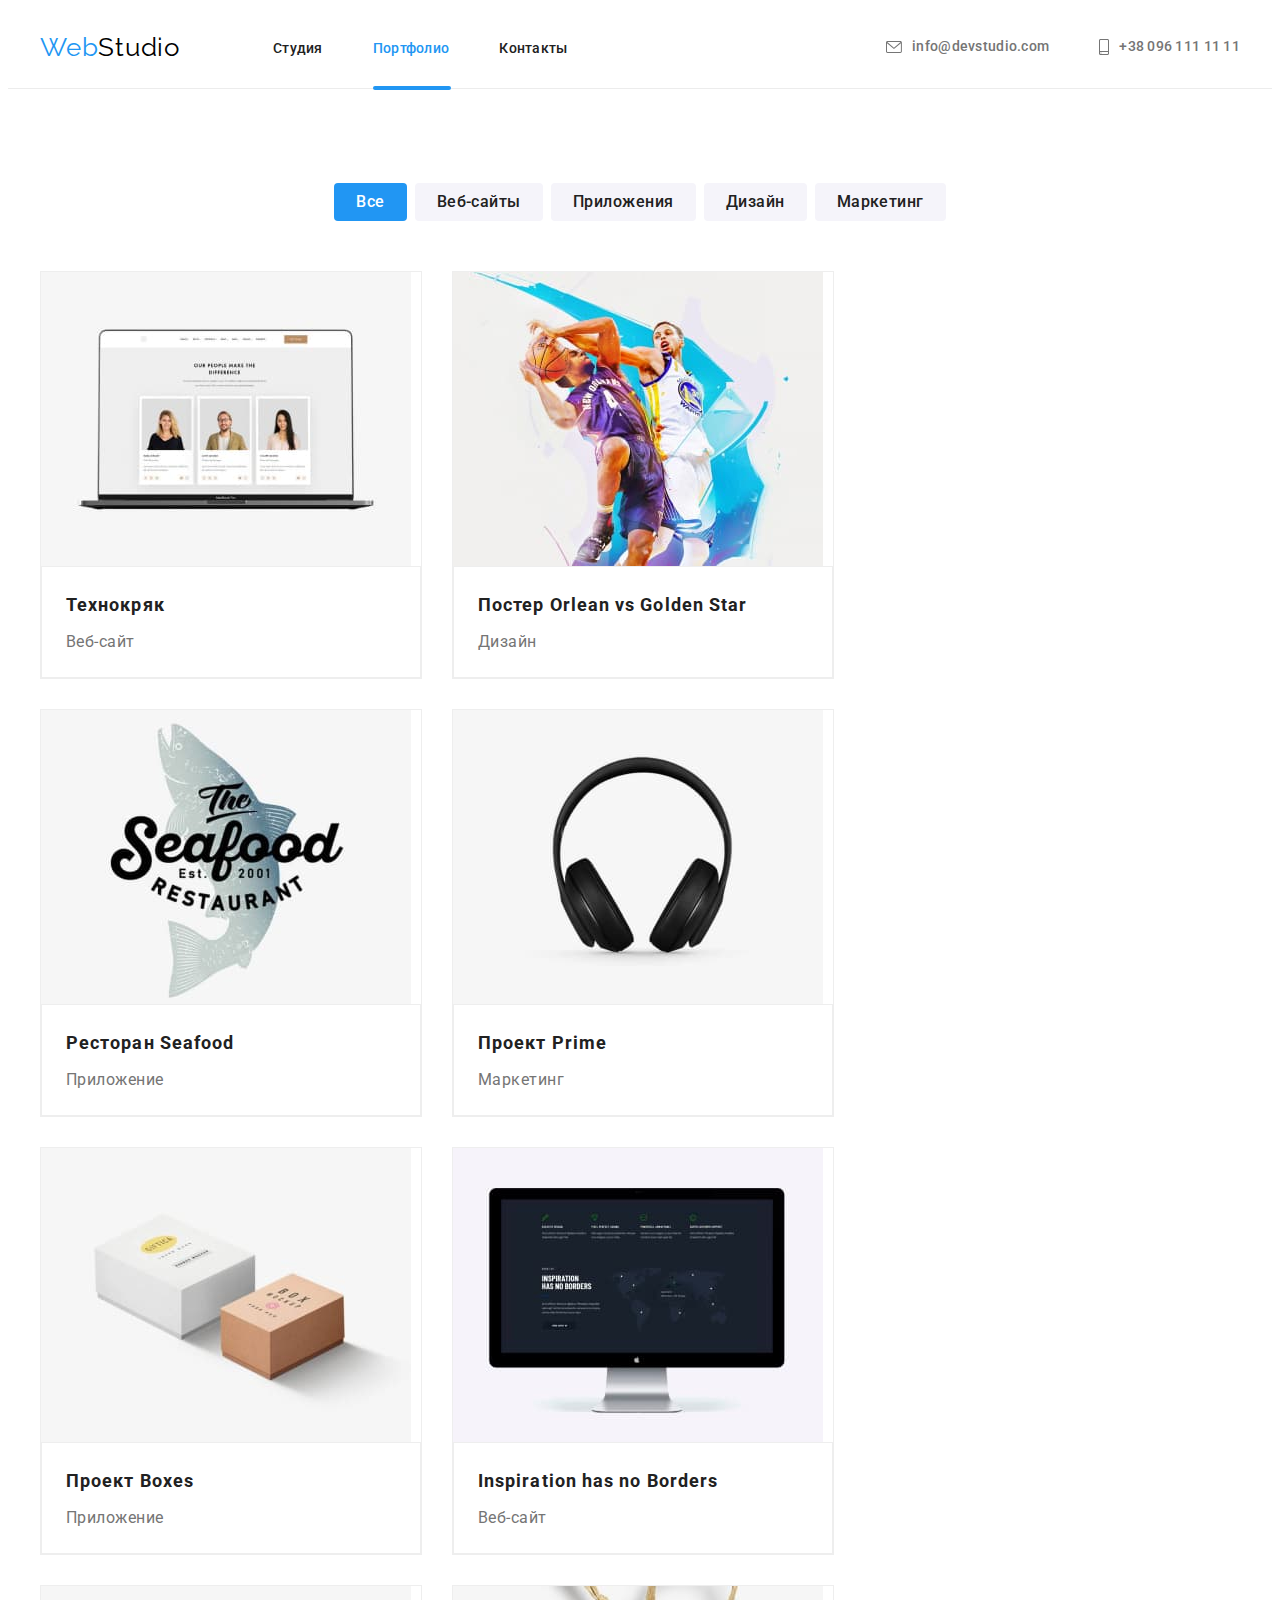
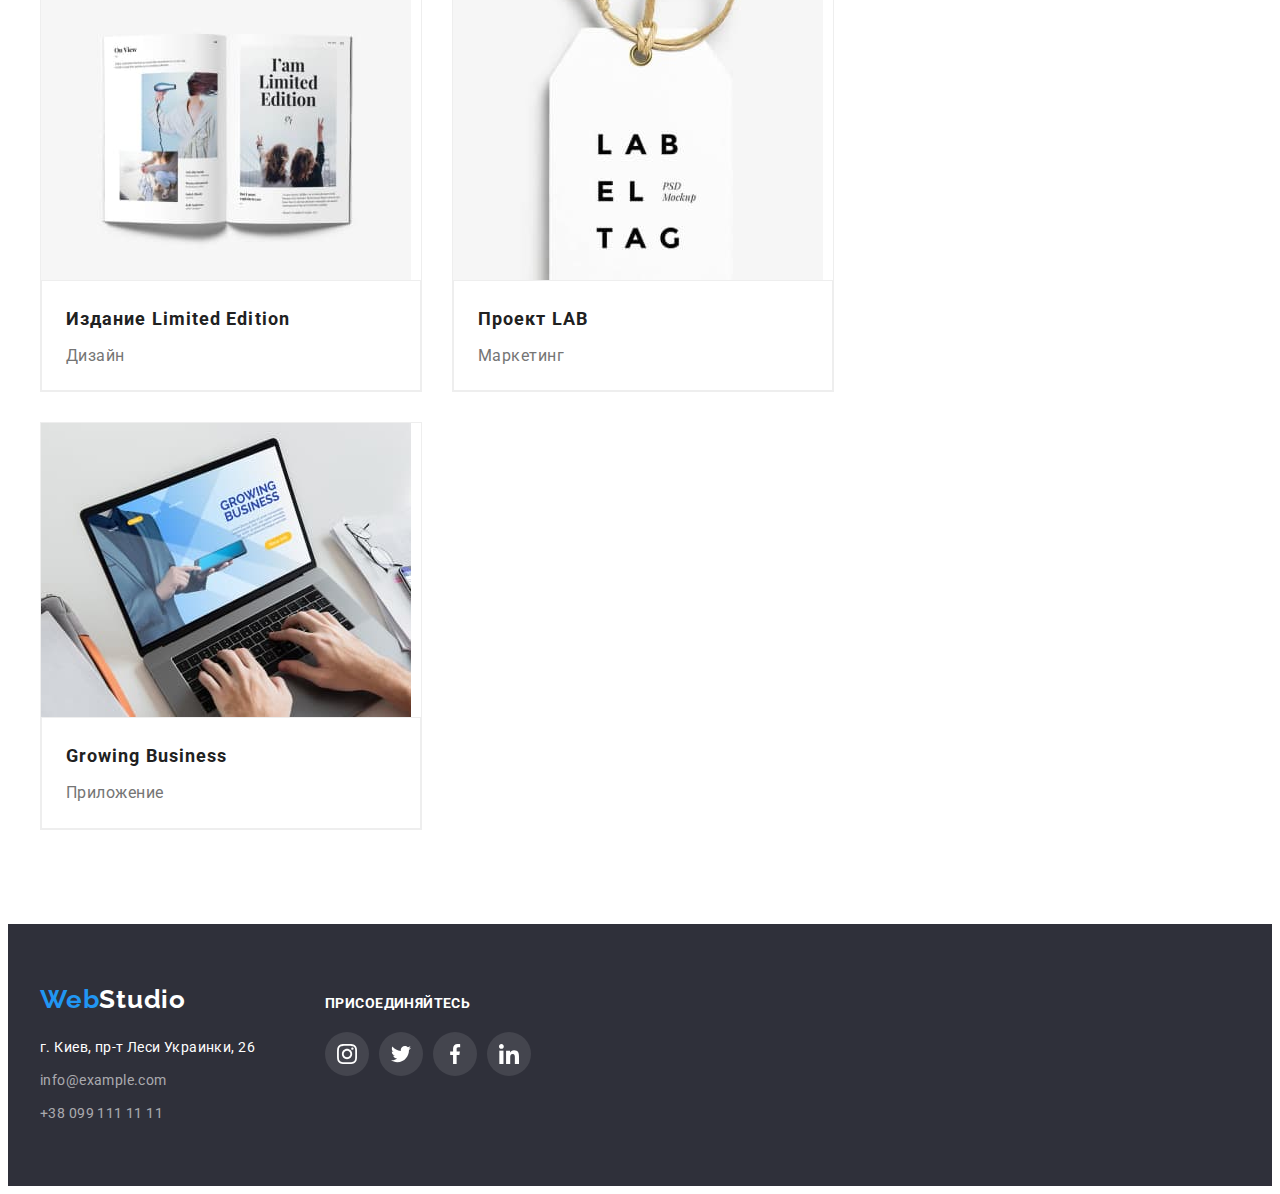
==== portfolio.html @ 31bc965c "скопирована 5 д/з" ====
<!DOCTYPE html>
<html lang="ru">
  <head>
    <link
      rel="stylesheet"
      href="https://cdnjs.cloudflare.com/ajax/libs/modern-normalize/1.1.0/modern-normalize.min.css"
      integrity="sha512-wpPYUAdjBVSE4KJnH1VR1HeZfpl1ub8YT/NKx4PuQ5NmX2tKuGu6U/JRp5y+Y8XG2tV+wKQpNHVUX03MfMFn9Q=="
      crossorigin="anonymous"
      referrerpolicy="no-referrer"
    />
    <meta charset="UTF-8" />
    <meta http-equiv="X-UA-Compatible" content="IE=edge" />
    <meta name="viewport" content="width=device-width, initial-scale=1.0" />
    <title>WebStudio</title>
    <link rel="preconnect" href="https://fonts.gstatic.com" />
    <link
      href="https://fonts.googleapis.com/css2?family=Raleway:wght@700&family=Roboto:wght@400;500;700;900&display=swap"
      rel="stylesheet"
    />
    <link rel="stylesheet" href="./css/style.css" />
  </head>

  <body>
    <!--Шапка сайта (логотип, nav, контакти)-->
    <header class="header">
      <div class="container header-container">
        <nav class="nav">
          <a href="./" class="logo link"><span>Web</span>Studio</a>

          <!--Навигация на другие страницы-->
          <ul class="nav-menu list">
            <li class="menu-item">
              <a class="menu-link link" href="./">Студия</a>
            </li>
            <li class="menu-item">
              <a class="menu-link link current portfolio-underline" href="./portfolio.html"
                >Портфолио</a
              >
            </li>
            <li class="menu-item">
              <a class="menu-link link" href="">Контакты</a>
            </li>
          </ul>
        </nav>

        <!--Контакты-->
        <ul class="contact list">
          <li class="contact-item">
            <a class="contact-mail link" href="mailto:info@devstudio.com">
              <svg class="contact-mail-icon"><use href="./imeges/sprite.svg#icon-mail"></use></svg>
              info@devstudio.com</a
            >
          </li>
          <li class="contact-item">
            <a class="contact-tel link" href="tel:+380961111111">
              <svg class="contact-tel-icon"><use href="./imeges/sprite.svg#icon-tell"></use></svg>
              +38 096 111 11 11</a
            >
          </li>
        </ul>
      </div>
    </header>

    <!--Уникальный контент страницы-->
    <main>
      <section class="portfolio">
        <div class="container">
          <h1 class="visually-hidden">Портофолио</h1>
          <!--Фильтр-кнопки-->
          <ul class="portfolio-filter list">
            <li class="filter-item">
              <button type="button" class="button-secondary current">Все</button>
            </li>
            <li class="filter-item">
              <button type="button" class="button-secondary">Веб-сайты</button>
            </li>
            <li class="filter-item">
              <button type="button" class="button-secondary">Приложения</button>
            </li>
            <li class="filter-item">
              <button type="button" class="button-secondary">Дизайн</button>
            </li>
            <li class="filter-item">
              <button type="button" class="button-secondary">Маркетинг</button>
            </li>
          </ul>

          <!--Роботы проведенные студией-->
          <ul class="project-list list">
            <li class="project-item">
              <a class="project-link link" href="">
                <div class="div-overlay">
                  <img
                    class="project-img"
                    src="./imeges/portfolio-page/project1.jpg"
                    alt="Веб-сайт"
                    width="370"
                    height="294"
                  />
                  <p class="project-overlay">
                    Технокряк это современная площадка распространения коронавируса. Компании
                    используют эту платформу для цифрового шпионажа и атак на защищённые сервера
                    конкурентов.
                  </p>
                </div>
                <div class="project-card">
                  <h2 class="project-title">Технокряк</h2>
                  <p class="project-text">Веб-сайт</p>
                </div>
              </a>
            </li>
            <li class="project-item">
              <a class="project-link link" href="">
                <div class="div-overlay">
                  <img
                    class="project-img"
                    src="./imeges/portfolio-page/project2.jpg"
                    alt="Постер"
                    width="370"
                    height="294"
                  />
                  <p class="project-overlay">
                    Технокряк это современная площадка распространения коронавируса. Компании
                    используют эту платформу для цифрового шпионажа и атак на защищённые сервера
                    конкурентов.
                  </p>
                </div>
                <div class="project-card">
                  <h2 class="project-title">Постер <span lang="en">Orlean vs Golden Star</span></h2>
                  <p class="project-text">Дизайн</p>
                </div>
              </a>
            </li>
            <li class="project-item">
              <a class="project-link link" href="">
                <div class="div-overlay">
                  <img
                    class="project-img"
                    src="./imeges/portfolio-page/project3.jpg"
                    alt="Логотип ресторана Seafood"
                    width="370"
                    height="294"
                  />
                  <p class="project-overlay">
                    Технокряк это современная площадка распространения коронавируса. Компании
                    используют эту платформу для цифрового шпионажа и атак на защищённые сервера
                    конкурентов.
                  </p>
                </div>
                <div class="project-card">
                  <h2 class="project-title">Ресторан <span lang="en">Seafood</span></h2>
                  <p class="project-text">Приложение</p>
                </div>
              </a>
            </li>
            <li class="project-item">
              <a class="project-link link" href="">
                <div class="div-overlay">
                  <img
                    class="project-img"
                    src="./imeges/portfolio-page/project4.jpg"
                    alt="Наушники"
                    width="370"
                    height="294"
                  />
                  <p class="project-overlay">
                    Технокряк это современная площадка распространения коронавируса. Компании
                    используют эту платформу для цифрового шпионажа и атак на защищённые сервера
                    конкурентов.
                  </p>
                </div>
                <div class="project-card">
                  <h2 class="project-title">Проект <span lang="en">Prime</span></h2>
                  <p class="project-text">Маркетинг</p>
                </div>
              </a>
            </li>
            <li class="project-item">
              <a class="project-link link" href="">
                <div class="div-overlay">
                  <img
                    class="project-img"
                    src="./imeges/portfolio-page/project5.jpg"
                    alt="Коробки"
                    width="370"
                    height="294"
                  />
                  <p class="project-overlay">
                    Технокряк это современная площадка распространения коронавируса. Компании
                    используют эту платформу для цифрового шпионажа и атак на защищённые сервера
                    конкурентов.
                  </p>
                </div>
                <div class="project-card">
                  <h2 class="project-title">Проект <span lang="en">Boxes</span></h2>
                  <p class="project-text">Приложение</p>
                </div>
              </a>
            </li>
            <li class="project-item">
              <a class="project-link link" href="">
                <div class="div-overlay">
                  <img
                    class="project-img"
                    src="./imeges/portfolio-page/project6.jpg"
                    alt="Монитор"
                    width="370"
                    height="294"
                  />
                  <p class="project-overlay">
                    Технокряк это современная площадка распространения коронавируса. Компании
                    используют эту платформу для цифрового шпионажа и атак на защищённые сервера
                    конкурентов.
                  </p>
                </div>
                <div class="project-card">
                  <h2 lang="en" class="project-title">Inspiration has no Borders</h2>
                  <p class="project-text">Веб-сайт</p>
                </div>
              </a>
            </li>
            <li class="project-item">
              <a class="project-link link" href="">
                <div class="div-overlay">
                  <img
                    class="project-img"
                    src="./imeges/portfolio-page/project7.jpg"
                    alt="Журнал"
                    width="370"
                    height="294"
                  />
                  <p class="project-overlay">
                    Технокряк это современная площадка распространения коронавируса. Компании
                    используют эту платформу для цифрового шпионажа и атак на защищённые сервера
                    конкурентов.
                  </p>
                </div>
                <div class="project-card">
                  <h2 class="project-title">Издание <span lang="en">Limited Edition</span></h2>
                  <p class="project-text">Дизайн</p>
                </div>
              </a>
            </li>
            <li class="project-item">
              <a class="project-link link" href="">
                <div class="div-overlay">
                  <img
                    class="project-img"
                    src="./imeges/portfolio-page/project8.jpg"
                    alt="Бирка"
                    width="370"
                    height="294"
                  />
                  <p class="project-overlay">
                    Технокряк это современная площадка распространения коронавируса. Компании
                    используют эту платформу для цифрового шпионажа и атак на защищённые сервера
                    конкурентов.
                  </p>
                </div>
                <div class="project-card">
                  <h2 class="project-title">Проект <span lang="en">LAB</span></h2>
                  <p class="project-text">Маркетинг</p>
                </div>
              </a>
            </li>
            <li class="project-item">
              <a class="project-link link" href="">
                <div class="div-overlay">
                  <img
                    class="project-img"
                    src="./imeges/portfolio-page/project9.jpg"
                    alt="Ноутбук"
                    width="370"
                    height="294"
                  />
                  <p class="project-overlay">
                    Технокряк это современная площадка распространения коронавируса. Компании
                    используют эту платформу для цифрового шпионажа и атак на защищённые сервера
                    конкурентов.
                  </p>
                </div>
                <div class="project-card">
                  <h2 lang="en" class="project-title">Growing Business</h2>
                  <p class="project-text">Приложение</p>
                </div>
              </a>
            </li>
          </ul>
        </div>
      </section>
    </main>

    <!--Подвал страницы-->
    <footer class="footer">
      <div class="container">
        <div class="footer-address-social">
          <!-- Адресс -->
          <section class="footer-address">
            <a href="./" class="logo-footer link"><span>Web</span>Studio</a>
            <address class="footer-contact">
              <ul class="footer-list list">
                <li class="footer-item">
                  <a
                    class="footer-address link"
                    href="https://goo.gl/maps/ubs8C16pTjqJVdpH9"
                    target="_blank"
                    rel="noopener noreferrer"
                    >г. Киев, пр-т Леси Украинки, 26</a
                  >
                </li>
                <li class="footer-mail">
                  <a class="footer-mail-link link" href="mailto:info@example.com"
                    >info@example.com</a
                  >
                </li>
                <li>
                  <a class="footer-tel link" href="tel:+380991111111">+38 099 111 11 11</a>
                </li>
              </ul>
            </address>
          </section>
          <!-- Присоединяйтесь -->
          <section class="social-footer">
            <p class="social-footer-title">Присоединяйтесь</p>
            <ul class="social-footer-list list">
              <li class="social-footer-item">
                <a class="social-footer-link" href="">
                  <svg class="social-footer-icon">
                    <use href="./imeges/sprite.svg#icon-instagram"></use>
                  </svg>
                </a>
              </li>
              <li class="social-footer-item">
                <a class="social-footer-link" href="">
                  <svg class="social-footer-icon">
                    <use href="./imeges/sprite.svg#icon-twitter"></use>
                  </svg>
                </a>
              </li>
              <li class="social-footer-item">
                <a class="social-footer-link" href="">
                  <svg class="social-footer-icon">
                    <use href="./imeges/sprite.svg#icon-facebook"></use>
                  </svg>
                </a>
              </li>
              <li class="social-footer-item">
                <a class="social-footer-link" href="">
                  <svg class="social-footer-icon">
                    <use href="./imeges/sprite.svg#icon-linkedin"></use>
                  </svg>
                </a>
              </li>
            </ul>
          </section>
        </div>
      </div>
    </footer>
  </body>
</html>
---- css/style.css ----
:root {
  --primery-text-color: #757575;
  --title-text-color: #212121;
  --background-button-secondary: #f5f4fa;
  --accent-color: #2196f3;
  --white-color: #ffffff;
  --background-footer-hero: #2f303a;
  --icon-color: #afb1b8;
}

/* --- Сброс --- */
.list {
  list-style: none;
}
.link {
  text-decoration: none;
}

h1,
h2,
h3,
h4,
h5,
h6,
p {
  margin-top: 0;
  margin-bottom: 0;
}

ul,
ol {
  margin-top: 0;
  margin-bottom: 0;
  padding-left: 0;
}
/* --- END Сброс --- */

img {
  display: block;
  max-width: 100%;
}

.container {
  width: 1200px;
  margin-left: auto;
  margin-right: auto;
  padding-left: 15px;
  padding-right: 15px;
}

.visually-hidden {
  position: absolute;
  white-space: nowrap;
  width: 1px;
  height: 1px;
  overflow: hidden;
  border: 0;
  padding: 0;
  clip: rect(0 0 0 0);
  clip-path: inset(50%);
  margin: -1px;
}

body {
  font-family: 'Roboto', sans-serif;
  background-color: var(--white-color);
}

/* Logo */
.logo {
  margin-right: 93px;

  font-family: 'Raleway', sans-serif;
  font-size: 26px;
  line-height: 1.19;
  letter-spacing: 0.03em;
  color: #000000;
}

.logo span {
  color: var(--accent-color);
}

/* ========== HEADER ========== */

.header {
  padding-top: 24px;
  padding-bottom: 25px;
  border-bottom: 1px solid #ececec;
}
.header-container {
  display: flex;
  align-items: center;
  justify-content: space-between;
}

/* навигация сайта */
.nav {
  display: flex;
  align-items: center;
}

.nav-menu {
  display: flex;
  align-items: center;
}

.menu-item:not(:last-child) {
  margin-right: 50px;
}

.menu-link {
  padding-top: 32px;
  padding-bottom: 22px;

  font-style: normal;
  font-weight: 500;
  font-size: 14px;
  line-height: 1.14;
  letter-spacing: 0.02em;
  color: var(--title-text-color);

  transition: color 250ms cubic-bezier(0.4, 0, 0.2, 1);
}

.menu-link.current {
  color: var(--accent-color);
}
.menu-item {
  position: relative;
}
.current.studio-underline::after {
  position: absolute;
  bottom: -33px;

  display: block;
  content: '';
  width: 48px;
  height: 4px;
  background-color: var(--accent-color);
  border-radius: 2px;
}
.current.portfolio-underline::after {
  position: absolute;
  bottom: -33px;

  display: block;
  content: '';
  width: 78px;
  height: 4px;
  background-color: var(--accent-color);
  border-radius: 2px;
}

.menu-link:hover,
.menu-link:focus {
  color: var(--accent-color);
}

/* контакты */
.contact {
  display: flex;
  align-items: center;
  /* margin-left: auto; - как вариант, если убрать justify-content: space-between */
}

.contact-item:not(:last-child) {
  margin-right: 50px;
}

.contact-mail-icon {
  width: 16px;
  height: 12px;
  margin-right: 10px;
  fill: currentColor;
}
.contact-tel-icon {
  width: 10px;
  height: 16px;
  margin-right: 10px;
  fill: currentColor;
}

.contact-mail,
.contact-tel {
  display: flex;
  align-items: center;
  font-weight: 500;
  font-size: 14px;
  line-height: 1.14;
  letter-spacing: 0.02em;
  color: var(--primery-text-color);

  transition: color 250ms cubic-bezier(0.4, 0, 0.2, 1);
}

.contact-mail:hover,
.contact-mail:focus {
  color: var(--accent-color);
}
.contact-tel:hover,
.contact-tel:focus {
  color: var(--accent-color);
}
/* ========== END HEDER ==========  */

/* ========== BUTTON ========== */

.main-button {
  padding: 10px 32px;
  box-shadow: 0px 4px 4px rgba(0, 0, 0, 0.15);
  border-radius: 4px;
  border: none;

  color: #ffffff;
  background-color: var(--accent-color);

  font-family: Roboto;
  font-weight: 700;
  font-size: 16px;
  line-height: 1.87;
  align-items: center;
  text-align: center;
  letter-spacing: 0.06em;

  transition: background-color 250ms cubic-bezier(0.4, 0, 0.2, 1);
}

.main-button:hover,
.main-button:focus {
  background-color: #188ce8;
}

.button-secondary {
  padding: 6px 22px;
  border: none;
  border-radius: 4px;
  color: var(--title-text-color);
  background-color: var(--background-button-secondary);

  font-family: Roboto;
  font-weight: 500;
  font-size: 16px;
  line-height: 1.62;
  letter-spacing: 0.03em;

  transition: color 250ms cubic-bezier(0.4, 0, 0.2, 1),
    background-color 250ms cubic-bezier(0.4, 0, 0.2, 1),
    box-shadow 250ms cubic-bezier(0.4, 0, 0.2, 1);
}
.button-secondary:hover,
.button-secondary:focus {
  color: #ffffff;
  background-color: var(--accent-color);
  box-shadow: 0px 3px 1px rgba(0, 0, 0, 0.1), 0px 1px 2px rgba(0, 0, 0, 0.08),
    0px 2px 2px rgba(0, 0, 0, 0.12);
}

.button-secondary.current {
  color: var(--white-color);
  background-color: var(--accent-color);
}
/* ========== END BUTTON ========== */

/* ========== MAIN ========== */

.hero {
  max-width: 1600px;
  margin-left: auto;
  margin-right: auto;
  padding-top: 200px;
  padding-bottom: 200px;
  background-image: linear-gradient(rgba(47, 48, 58, 0.4), rgba(47, 48, 58, 0.4)),
    url('../imeges/hero/bg.jpg');
  background-repeat: no-repeat;
  background-position: center;

  background-color: var(--background-footer-hero);
  text-align: center;
}

.hero-title {
  max-width: 696px;
  margin-bottom: 30px;
  margin-left: auto;
  margin-right: auto;

  font-weight: 900;
  font-size: 44px;
  line-height: 1.36;
  letter-spacing: 0.06em;
  text-transform: uppercase;

  color: #ffffff;
}

/* ========== END MAIN ========== */

/* ========== ПРЕИМУЩЕСТВА (dignity) ========== */
.dignity {
  padding-top: 94px;
  padding-bottom: 47px;
}

.dignity-list {
  display: flex;
  align-items: center;

  flex-wrap: wrap;
  margin-left: -30px;
  margin-top: -30px;
}

.dignity-item {
  margin-left: 30px;
  margin-top: 30px;
  flex-basis: calc((100% - 120px) / 4);
}

.dignity-icon-conteiner {
  display: flex;
  align-items: center;
  margin-bottom: 30px;

  width: 270px;
  height: 120px;
  background: var(--background-button-secondary);
  border-radius: 4px;
}
.dignity-icon {
  margin: 0 auto;
  width: 70px;
  height: 70px;
}

.dignity-title {
  margin-bottom: 10px;

  color: var(--title-text-color);
  font-weight: 700;
  font-size: 14px;
  line-height: 1.14;
  letter-spacing: 0.03em;
  text-transform: uppercase;
}

.dignity-text {
  color: var(--primery-text-color);
  font-weight: 400;
  font-size: 14px;
  line-height: 1.71;
  letter-spacing: 0.03em;
}
/* ========== END ПРЕИМУЩЕСТВА (dignity) ========== */

/* ========== PROFILE (чем мы занимаемся) ========== */
.profile {
  padding-top: 47px;
  padding-bottom: 94px;
}

.profile-titel {
  margin-bottom: 50px;

  color: var(--title-text-color);
  font-weight: 700;
  font-size: 36px;
  line-height: 1.17;
  text-align: center;
  letter-spacing: 0.03em;
}

.profile-list {
  display: flex;
  align-items: center;
  justify-content: space-between;
}

.profile-item {
  position: relative;
}
.profile-label {
  position: absolute;
  left: 0;
  bottom: 0;

  font-style: normal;
  font-weight: 700;
  font-size: 14px;
  line-height: 1.14;
  text-align: center;
  letter-spacing: 0.03em;
  text-transform: uppercase;
  color: #ffffff;
  background-color: rgba(47, 48, 58, 0.8);
  width: 370px;
  height: 70px;
  padding-top: 27px;
}

/* ========== END PROFILE (чем мы занимаемся) ========== */

/* ========== TEAM ========== */

.team {
  background-color: #f5f4fa;
  padding-top: 94px;
  padding-bottom: 94px;
}

.team-title {
  margin-bottom: 50px;

  color: var(--title-text-color);
  font-weight: 700;
  font-size: 36px;
  line-height: 1.17;
  text-align: center;
  letter-spacing: 0.03em;
}
.team-list {
  display: flex;
  align-items: center;
}

.team-item:not(:last-child) {
  margin-right: 30px;
}

.team-card {
  background: #ffffff;
  box-shadow: 0px 1px 3px rgba(0, 0, 0, 0.12), 0px 1px 1px rgba(0, 0, 0, 0.14),
    0px 2px 1px rgba(0, 0, 0, 0.2);
  border-radius: 0px 0px 4px 4px;
}

.team-badge {
  padding-top: 30px;
  padding-bottom: 30px;
  padding-left: 32px;
  padding-right: 32px;
}

.team-name {
  margin-bottom: 10px;

  color: var(--title-text-color);
  font-weight: 500;
  font-size: 16px;
  line-height: 1.19;
  text-align: center;
  letter-spacing: 0.03em;
}

.team-profession {
  margin-bottom: 16px;
  color: var(--primery-text-color);
  font-weight: 400;
  font-size: 16px;
  line-height: 1.19;
  text-align: center;
  letter-spacing: 0.03em;
}

.social-list {
  display: flex;
  justify-content: space-between;
}
.social-list-link {
  fill: var(--icon-color);
  display: flex;
  align-items: center;
  justify-content: center;
  width: 44px;
  height: 44px;
  border-radius: 50%;
  background-color: #ffffff;

  transition: fill 250ms cubic-bezier(0.4, 0, 0.2, 1),
    background-color 250ms cubic-bezier(0.4, 0, 0.2, 1);
}
.social-list-link:hover,
.social-list-link:focus {
  fill: var(--white-color);
  background-color: var(--accent-color);
}

.social-list-icon {
  width: 20px;
  height: 20px;
}
/* ========== END TEAM ========== */

/* ========== CLIENTS ========== */

.clients {
  padding-top: 94px;
  padding-bottom: 94px;
}

.clients-title {
  margin-bottom: 50px;

  font-style: normal;
  font-weight: 700;
  font-size: 36px;
  line-height: 1.17;
  text-align: center;
  letter-spacing: 0.03em;
  color: var(--title-text-color);
}

.clients-list {
  display: flex;
  justify-content: space-between;
}

.clients-link {
  fill: var(--icon-color);
  display: flex;
  align-items: center;
  justify-content: center;

  width: 170px;
  height: 92px;
  border: 1px solid #afb1b8;
  border-radius: 4px;

  transition: border 250ms cubic-bezier(0.4, 0, 0.2, 1),
    border-radius 250ms cubic-bezier(0.4, 0, 0.2, 1), fill 250ms cubic-bezier(0.4, 0, 0.2, 1);
}

.clients-link:hover,
.clients-link:focus {
  border: 1px solid #2196f3;
  border-radius: 4px;
  fill: var(--accent-color);
}

/* ========== END CLIENTS ========== */

/* ========== FOOTER ========== */
.footer {
  padding-top: 60px;
  padding-bottom: 60px;
  background-color: var(--background-footer-hero);
}
.footer-address-social {
  display: flex;
  align-items: baseline;
}

.logo-footer {
  font-family: 'Raleway', sans-serif;
  font-weight: 700;
  font-size: 26px;
  line-height: 1.19;
  letter-spacing: 0.03em;
  color: #ffffff;
}
.logo-footer span {
  color: var(--accent-color);
}
.footer-contact {
  margin-top: 20px;
  margin-right: 70px;
}

.footer-item {
  margin-bottom: 9px;
}

.footer-address {
  font-style: normal;
  font-weight: 400;
  font-size: 14px;
  line-height: 1.71;
  letter-spacing: 0.03em;
  color: #ffffff;

  transition: color 250ms cubic-bezier(0.4, 0, 0.2, 1);
}

.footer-mail {
  margin-bottom: 9px;

  transition: color 250ms cubic-bezier(0.4, 0, 0.2, 1);
}

.footer-mail-link {
  display: inline-block;

  font-style: normal;
  color: rgba(255, 255, 255, 0.6);
  font-weight: 400;
  font-size: 14px;
  line-height: 1.71;
  letter-spacing: 0.03em;
}

.footer-tel {
  font-style: normal;
  color: rgba(255, 255, 255, 0.6);
  font-weight: 400;
  font-size: 14px;
  line-height: 1.71;
  letter-spacing: 0.03em;

  transition: color 250ms cubic-bezier(0.4, 0, 0.2, 1);
}
.footer-address:hover,
.footer-address:focus {
  color: rgba(255, 255, 255, 0.6);
}

.footer-mail-link:hover,
.footer-mail-link:focus {
  color: #ffffff;
}

.footer-tel:hover,
.footer-tel:focus {
  color: #ffffff;
}

/* ПРИСОЕДЕНЯЙТЕСЬ */
.social-footer {
  width: 206px;
}

.social-footer-title {
  margin-bottom: 20px;
  font-style: normal;
  font-weight: 700;
  font-size: 14px;
  line-height: 1.14;
  letter-spacing: 0.03em;
  text-transform: uppercase;
  color: #ffffff;
}

.social-footer-list {
  display: flex;
  justify-content: space-between;
}
.social-footer-link {
  fill: var(--white-color);
  display: flex;
  align-items: center;
  justify-content: center;
  width: 44px;
  height: 44px;
  border-radius: 50%;
  background-color: rgba(255, 255, 255, 0.1);

  transition: fill 250ms cubic-bezier(0.4, 0, 0.2, 1),
    background-color 250ms cubic-bezier(0.4, 0, 0.2, 1);
}
.social-footer-link:hover,
.social-footer-link:focus {
  fill: var(--white-color);
  background-color: var(--accent-color);
}

.social-footer-icon {
  width: 20px;
  height: 20px;
}
/* ========== END FOOTER ========== */

/* ------- PAGE PORTFOLIO ------- */

/* ========== PROJECT ========== */

.portfolio {
  padding-top: 94px;
  padding-bottom: 94px;
}

.portfolio-filter {
  margin-bottom: 50px;
  display: flex;
  justify-content: center;
  align-items: center;
}

.filter-item:not(:last-child) {
  margin-right: 8px;
}

.project-list {
  display: flex;
  flex-wrap: wrap;
  margin-left: -30px;
  margin-top: -30px;
}

.project-item {
  margin-left: 30px;
  margin-top: 30px;
  flex-basis: calc((100% - 90px) / 3);
  background: #ffffff;
  border: 1px solid #eeeeee;

  transition: border 250ms cubic-bezier(0.4, 0, 0.2, 1),
    box-shadow 250ms cubic-bezier(0.4, 0, 0.2, 1);
}

.project-item:hover,
.project-item:focus {
  border: 1px solid #eeeeee;
  box-shadow: 0px 1px 1px rgba(0, 0, 0, 0.12), 0px 4px 4px rgba(0, 0, 0, 0.06),
    1px 4px 6px rgba(0, 0, 0, 0.16);
}

.project-card {
  padding: 20px 24px;

  background: #ffffff;
  border: 1px solid #eeeeee;
}

.project-title {
  margin-bottom: 4px;

  color: var(--title-text-color);
  font-weight: 700;
  font-size: 18px;
  line-height: 2;
  letter-spacing: 0.06em;
}
.project-text {
  color: var(--primery-text-color);
  font-weight: 400;
  font-size: 16px;
  line-height: 1.87;
  letter-spacing: 0.03em;
}

.project-link {
  display: block;
}
.div-overlay {
  position: relative;
  overflow: hidden;
}
.project-overlay {
  position: absolute;
  top: 0;
  left: 0;

  font-style: normal;
  font-weight: 400;
  font-size: 18px;
  line-height: 1.56;
  letter-spacing: 0.03em;
  /* text-align: center; */
  color: #ffffff;
  background-color: rgba(33, 150, 243, 0.9);
  width: 100%;
  height: 100%;
  overflow: auto;
  padding: 63px 24px;

  transform: translateY(100%);
  transition: transform 500ms linear;
}
.project-link:hover .project-overlay,
.project-link:focus .project-overlay {
  transform: translateY(0%);
}
/* ========== END PROJECT ========== */

/* ========== backdrop ========== */
.backdrop {
  position: fixed;
  top: 0;
  left: 0;
  width: 100vw;
  height: 100vh;
  background-color: rgba(0, 0, 0, 0.2);

  /* по умолчанию
  opacity: 1;
  visibility: visible;
  pointer-events: auto; */

  transition: opacity 500ms linear, visibility 500ms linear;
}

.modal {
  position: absolute;
  left: 50%;
  top: 50%;
  width: 528px;
  height: 580px;
  background-color: #ffffff;
  box-shadow: 0px 1px 3px rgba(0, 0, 0, 0.12), 0px 1px 1px rgba(0, 0, 0, 0.14),
    0px 2px 1px rgba(0, 0, 0, 0.2);
  border-radius: 4px;
  transform: translate(-50%, -50%);
}
.close-btn {
  display: flex;
  justify-content: center;
  align-items: center;

  position: absolute;
  top: 8px;
  right: 8px;
  width: 30px;
  height: 30px;
  border-radius: 50%;
  border: 1px solid rgba(0, 0, 0, 0.1);
  background-color: transparent;
  cursor: pointer;
  padding: 0;
}

.close-btn-icon {
  width: 18px;
  height: 18px;
  fill: #000000;
}

.is-hidden {
  opacity: 0;
  visibility: hidden;
  pointer-events: none;
}
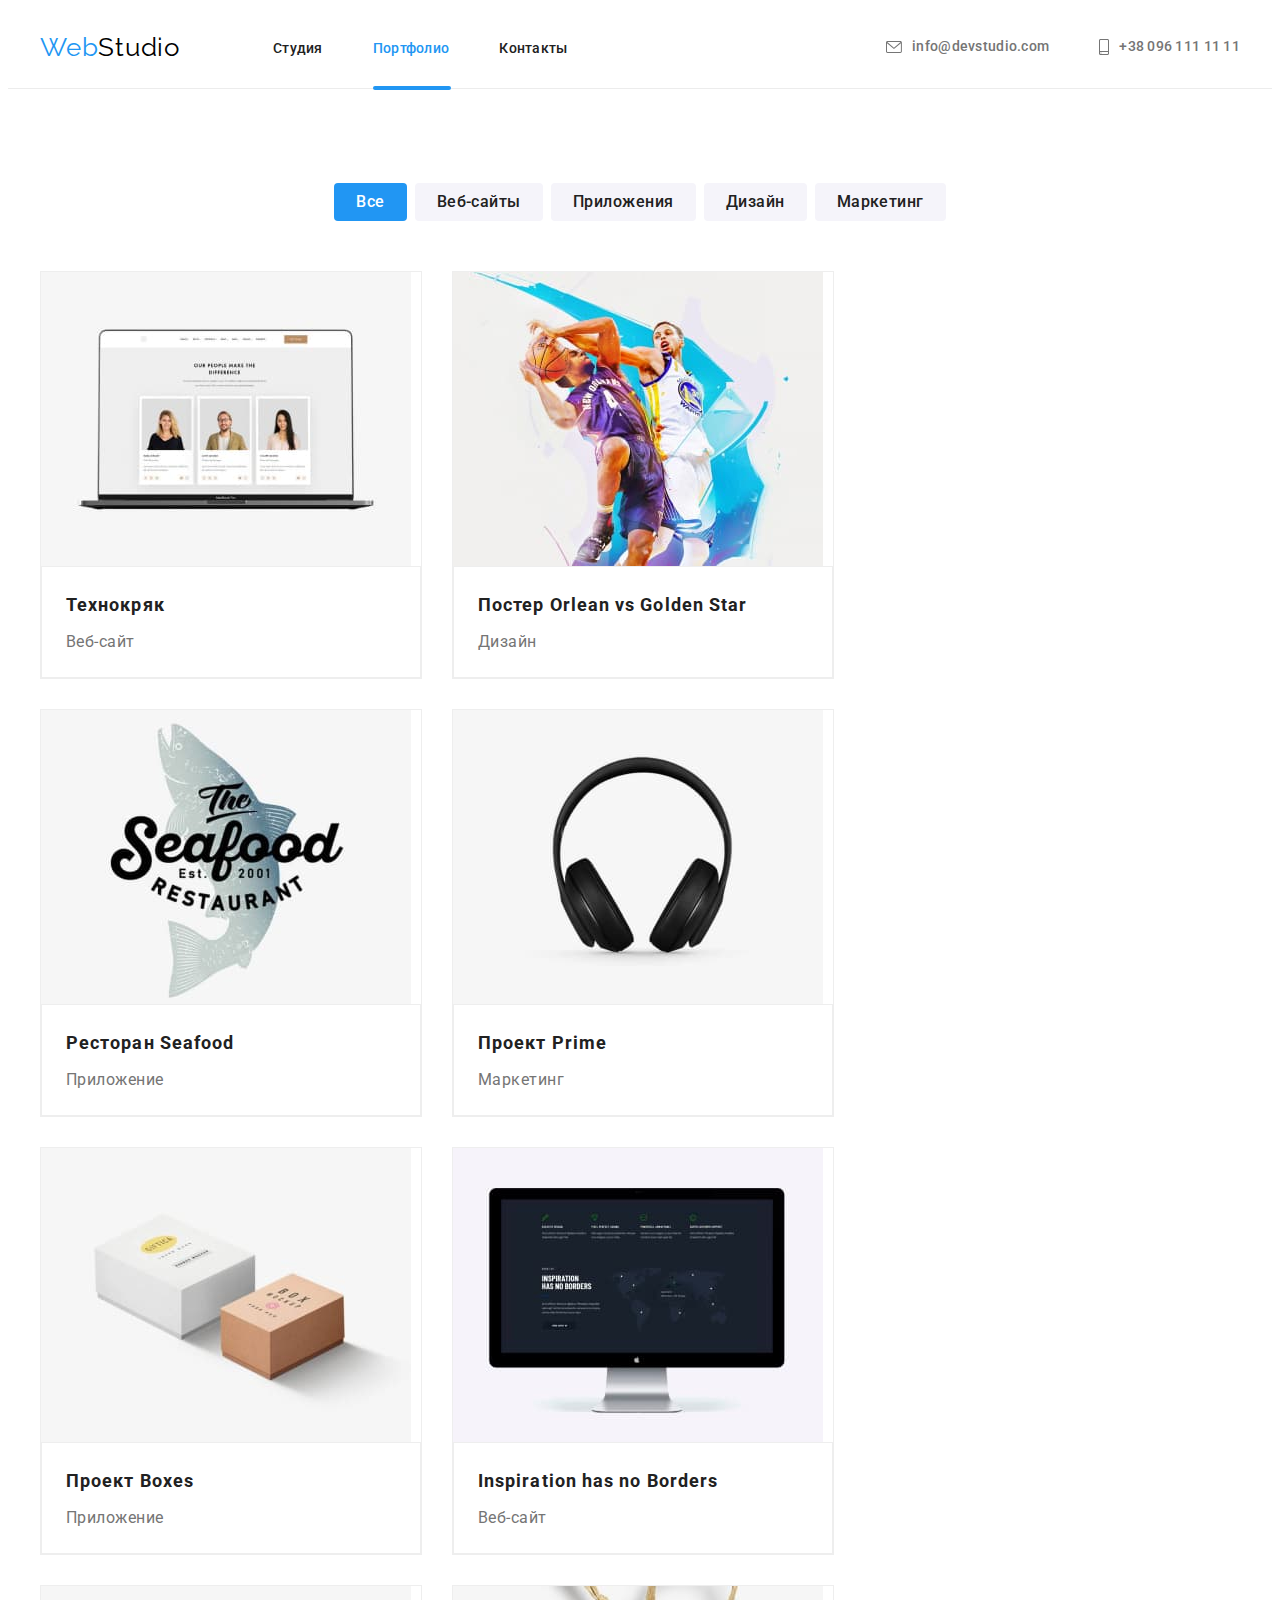
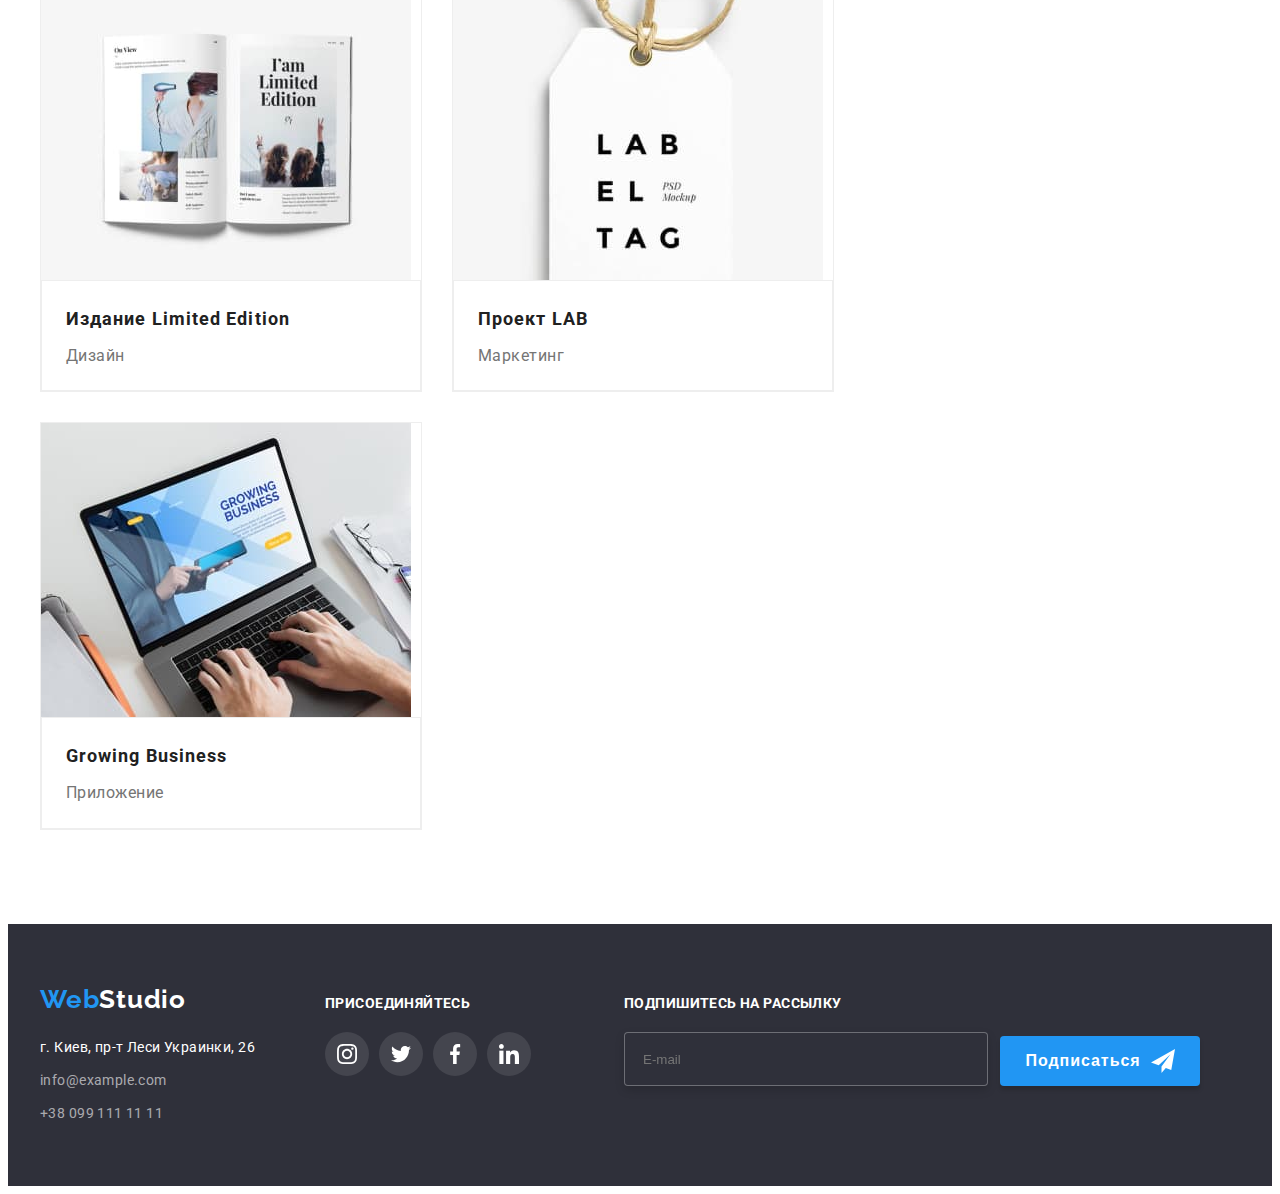
==== commit f93a78f1: "добавлен form модельного окна, form в footer" ====
--- a/portfolio.html
+++ b/portfolio.html
@@ -353,6 +353,27 @@
               </li>
             </ul>
           </section>
+
+          <!-- Подписка на рассылку -->
+          <section class="footer-newsletter">
+            <p class="footer-newsletter-text">Подпишитесь на рассылку</p>
+            <form action="#" class="footer-form">
+              <label class="footer-form-field">
+                <input
+                  type="email"
+                  name="user-mail"
+                  class="footer-form-input"
+                  placeholder="E-mail"
+                />
+              </label>
+              <button type="submit" class="footer-form-button">
+                Подписаться
+                <svg class="footer-icon-send">
+                  <use href="./imeges/sprite.svg#icon-icon-send"></use>
+                </svg>
+              </button>
+            </form>
+          </section>
         </div>
       </div>
     </footer>
--- a/css/style.css
+++ b/css/style.css
@@ -48,7 +48,7 @@
   padding-right: 15px;
 }
 
-.visually-hidden {
+/* .visually-hidden {
   position: absolute;
   white-space: nowrap;
   width: 1px;
@@ -59,6 +59,16 @@
   clip: rect(0 0 0 0);
   clip-path: inset(50%);
   margin: -1px;
+} */
+.visually-hidden {
+  position: absolute !important;
+  clip: rect(1px 1px 1px 1px); /* IE6, IE7 */
+  clip: rect(1px, 1px, 1px, 1px);
+  padding: 0 !important;
+  border: 0 !important;
+  height: 1px !important;
+  width: 1px !important;
+  overflow: hidden;
 }
 
 body {
@@ -666,6 +676,67 @@
   width: 20px;
   height: 20px;
 }
+
+/* Подписка на рассылку */
+.footer-newsletter {
+  margin-left: 93px;
+}
+.footer-newsletter-text {
+  font-style: normal;
+  font-weight: 700;
+  font-size: 14px;
+  line-height: 1.14;
+  letter-spacing: 0.03em;
+  text-transform: uppercase;
+  color: var(--white-color);
+}
+.footer-form {
+  display: flex;
+  justify-content: center;
+  align-items: flex-end;
+}
+.footer-form-input {
+  width: 358px;
+  height: 50px;
+  background-color: var(--background-footer-hero);
+  border: 1px solid rgba(255, 255, 255, 0.3);
+  filter: drop-shadow(0px 4px 4px rgba(0, 0, 0, 0.15));
+  border-radius: 4px;
+  color: var(--white-color);
+  outline: none;
+  margin-top: 20px;
+}
+.footer-form-input::placeholder {
+  padding-left: 16px;
+}
+.footer-form-button {
+  display: flex;
+  justify-content: center;
+  align-items: center;
+
+  width: 200px;
+  height: 50px;
+  margin-left: 12px;
+  background-color: var(--accent-color);
+  box-shadow: 0px 4px 4px rgba(0, 0, 0, 0.15);
+  border-radius: 4px;
+  border: none;
+
+  font-style: normal;
+  font-weight: 700;
+  font-size: 16px;
+  line-height: 1.87;
+  /* align-items: center; */
+  text-align: center;
+  letter-spacing: 0.06em;
+  color: var(--white-color);
+}
+.footer-icon-send {
+  width: 24px;
+  height: 24px;
+  margin-left: 10px;
+}
+
 /* ========== END FOOTER ========== */
 
 /* ------- PAGE PORTFOLIO ------- */
@@ -799,6 +870,7 @@
     0px 2px 1px rgba(0, 0, 0, 0.2);
   border-radius: 4px;
   transform: translate(-50%, -50%);
+  padding: 40px;
 }
 .close-btn {
   display: flex;
@@ -828,3 +900,144 @@
   visibility: hidden;
   pointer-events: none;
 }
+
+/* Modal form */
+.modal-form {
+  display: flex;
+  flex-direction: column;
+}
+.modal-form-head {
+  font-style: normal;
+  font-weight: 700;
+  font-size: 20px;
+  line-height: 1.15;
+  text-align: center;
+  letter-spacing: 0.03em;
+  color: var(--title-text-color);
+
+  margin-bottom: 12px;
+}
+.modal-form-field {
+  margin-bottom: 10px;
+  font-style: normal;
+  font-weight: 400;
+  font-size: 12px;
+  line-height: 1.17;
+  letter-spacing: 0.01em;
+  color: var(--primery-text-color);
+}
+.modal-form-input-wrapper {
+  position: relative;
+  display: block;
+  margin-top: 4px;
+}
+
+.modal-form-input {
+  width: 100%;
+  height: 40px;
+
+  border: 1px solid rgba(33, 33, 33, 0.2);
+  border-radius: 4px;
+  padding-left: 42px;
+  transition: border-color 250ms cubic-bezier(0.4, 0, 0.2, 1);
+}
+.modal-form-input:focus {
+  outline: none;
+  border-color: var(--accent-color);
+}
+
+.modal-form-icon {
+  display: block;
+  position: absolute;
+  top: 50%;
+  left: 12px;
+  transform: translateY(-50%);
+  width: 18px;
+  height: 18px;
+  fill: var(--title-text-color);
+  transition: fill 250ms cubic-bezier(0.4, 0, 0.2, 1);
+}
+
+.modal-form-input:focus + .modal-form-icon {
+  fill: var(--accent-color);
+}
+
+.modal-form-message {
+  width: 100%;
+  height: 120px;
+  margin-top: 4px;
+  padding: 12px 16px;
+  border: 1px solid rgba(33, 33, 33, 0.2);
+  border-radius: 4px;
+  resize: none;
+
+  transition: border-color 250ms cubic-bezier(0.4, 0, 0.2, 1);
+}
+
+.modal-form-message::placeholder {
+  font-style: normal;
+  font-weight: 400;
+  font-size: 14px;
+  line-height: 1.14;
+  letter-spacing: 0.01em;
+  color: rgba(117, 117, 117, 0.5);
+}
+.modal-form-message:focus {
+  border-color: var(--accent-color);
+  outline: none;
+}
+
+.modal-form-checkbox:checked + .modal-form-checkbox-label::before {
+  background-image: url(../imeges/icon-check.svg);
+  width: 16px;
+  height: 15px;
+  border: 1px solid #2196f3;
+  border-radius: 2px;
+  background-position: center;
+}
+
+.modal-form-checkbox-label::before {
+  display: block;
+  content: '';
+  width: 16px;
+  height: 15px;
+  border: 1px solid #212121;
+  border-radius: 2px;
+  cursor: pointer;
+  margin-right: 7px;
+}
+
+.modal-form-checkbox-label {
+  display: flex;
+  align-items: center;
+  font-style: normal;
+  font-weight: 400;
+  font-size: 14px;
+  line-height: 1.71;
+  letter-spacing: 0.03em;
+  color: var(--primery-text-color);
+}
+.modal-form-label-link {
+  color: var(--accent-color);
+}
+.modal-form-button {
+  width: 200px;
+  height: 50px;
+  margin: 0 auto;
+  margin-top: 30px;
+  /* background-color: transparent; */
+  background-color: #188ce8;
+  box-shadow: 0px 4px 4px rgba(0, 0, 0, 0.15);
+  border-radius: 4px;
+  /* outline: none; */
+
+  font-style: normal;
+  font-weight: 700;
+  font-size: 16px;
+  line-height: 1.87;
+  text-align: center;
+  letter-spacing: 0.06em;
+  color: var(--white-color);
+
+  cursor: pointer;
+}
